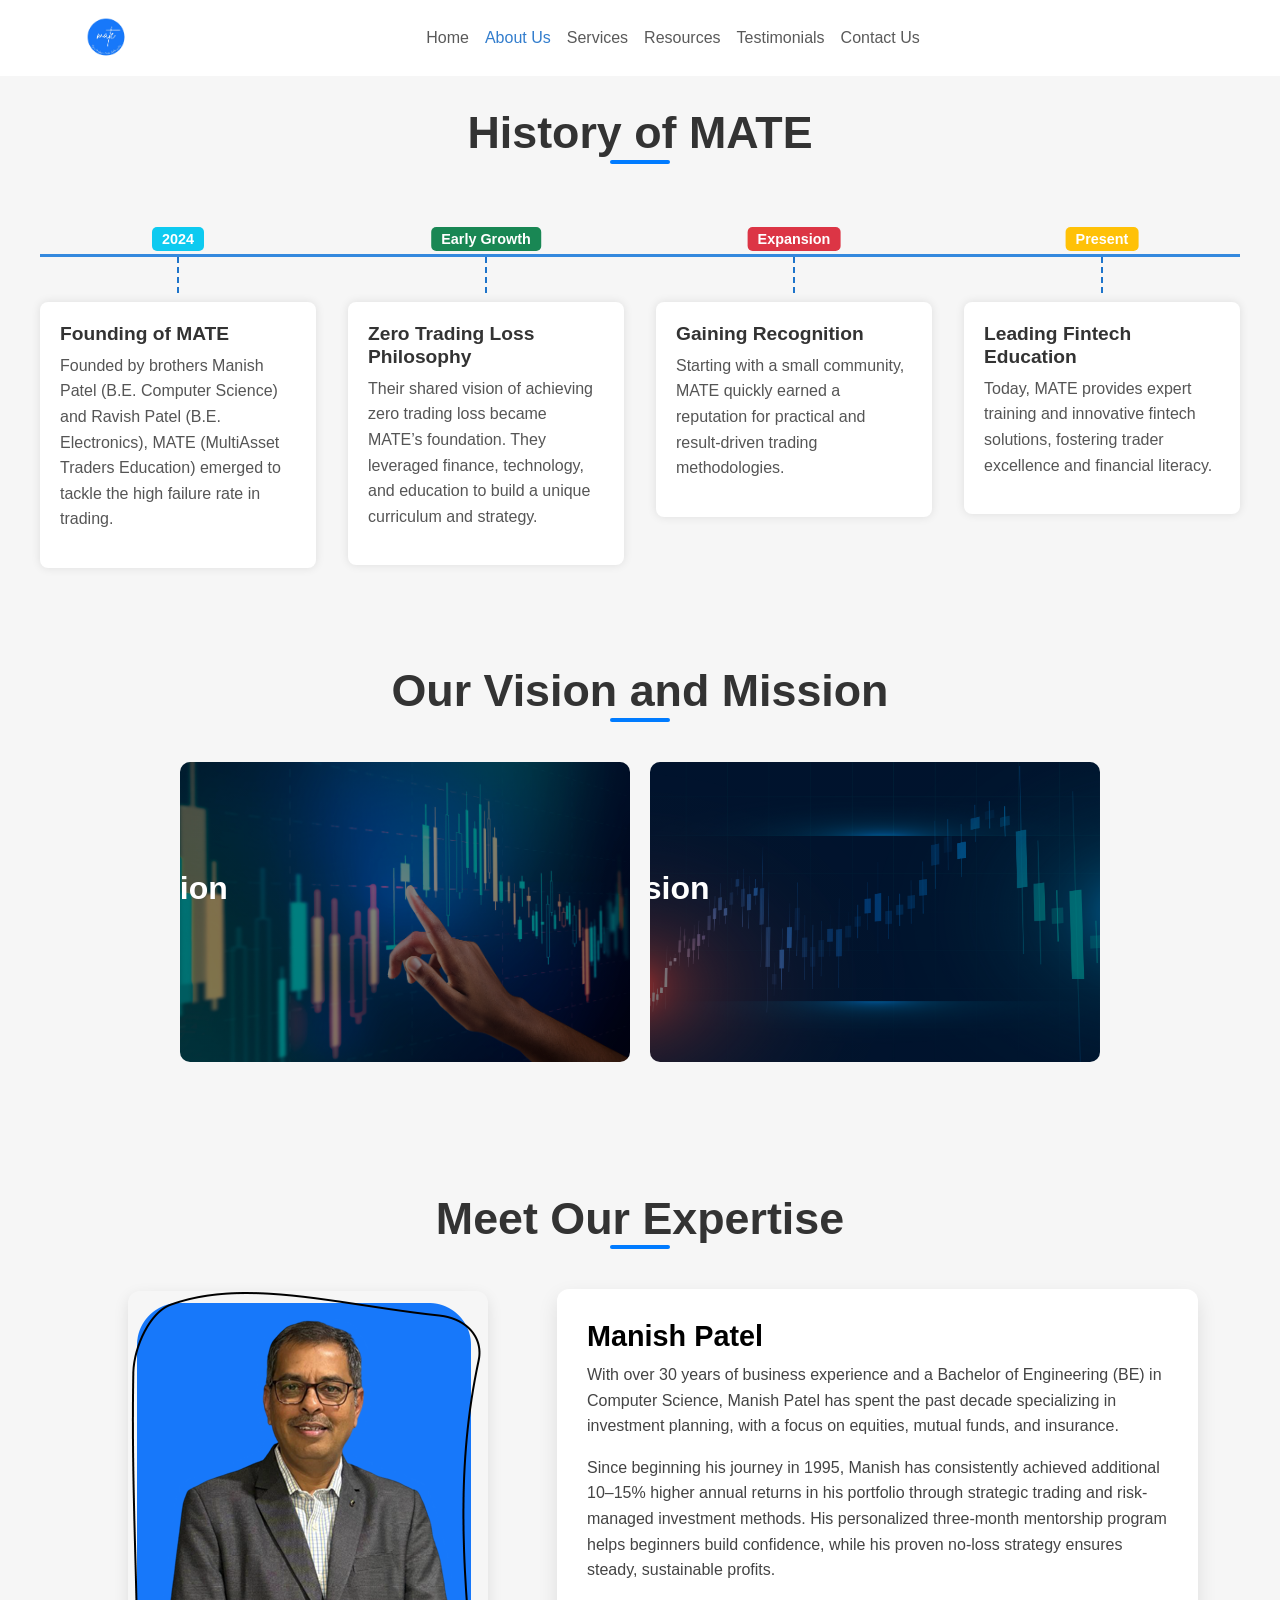
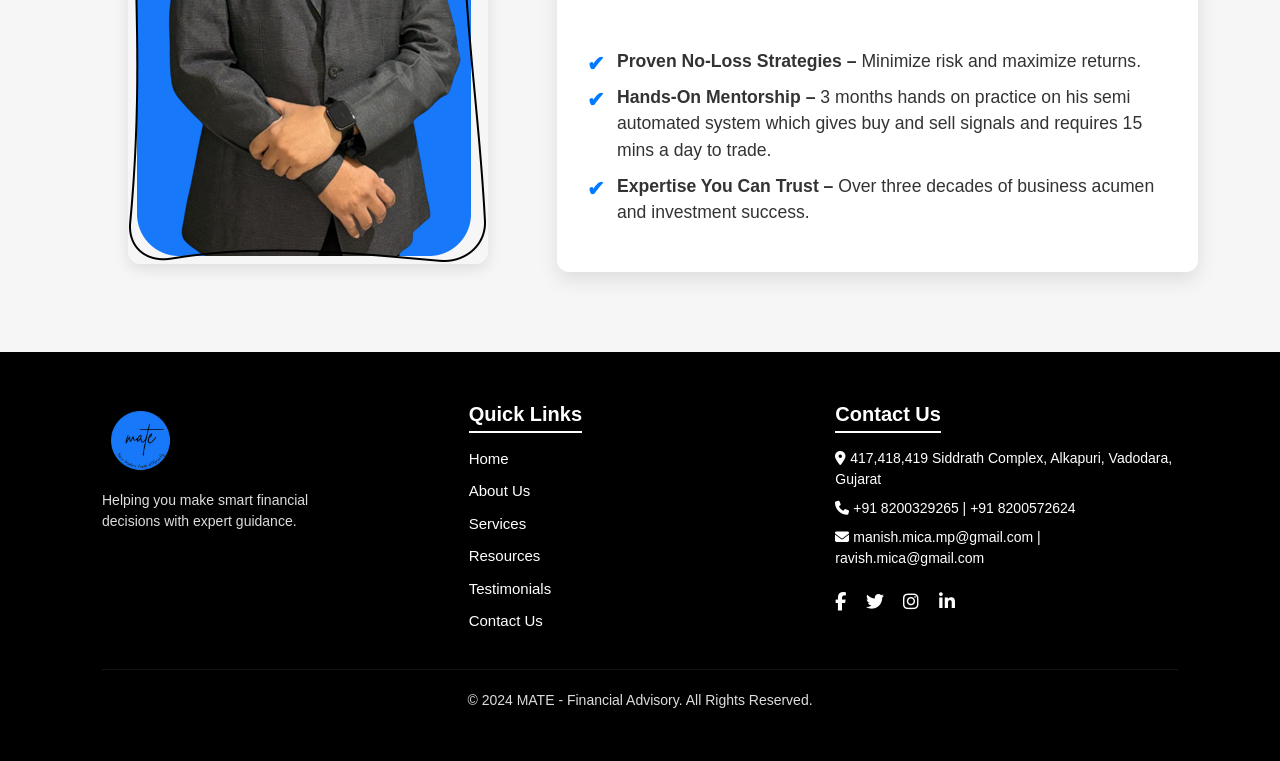
==== about.html @ 7945df0c "all file uploaded" ====
<!DOCTYPE html>
<html lang="en">
<head>
    <meta charset="UTF-8">
    <meta name="viewport" content="width=device-width, initial-scale=1.0">
    <title>MATE - Financial Advisory</title>
    <link rel="icon" type="image/png" href="logo.png">
    <link rel="stylesheet" href="https://cdn.jsdelivr.net/npm/bootstrap@5.3.0/dist/css/bootstrap.min.css">
    <link rel="stylesheet" href="about.css">
    <link rel="stylesheet" href="https://cdnjs.cloudflare.com/ajax/libs/font-awesome/6.4.0/css/all.min.css">

</head>

<body>
    <!-- Navigation Bar -->
    <nav class="navbar navbar-expand-lg" style="background-color: #ffffff;">
        <div class="container">
            <!-- Logo -->
            <a class="navbar-brand" href="index.html">
                <img src="logo.png" alt="MATE Logo" class="logo img-fluid" style="height: 50px;">
            </a>
            <!-- Mobile Toggle Button -->
            <button class="navbar-toggler" type="button" data-bs-toggle="collapse" data-bs-target="#navbarNav">
                <span class="navbar-toggler-icon"></span>
            </button>
    
            <!-- Navbar Links -->
            <div class="collapse navbar-collapse justify-content-center" id="navbarNav">
                <ul class="navbar-nav">
                    <li class="nav-item"><a class="nav-link" href="index.html">Home</a></li>
                    <li class="nav-item"><a class="nav-link" href="about.html">About Us</a></li>
                    <li class="nav-item"><a class="nav-link" href="services.html">Services</a></li>
                    <li class="nav-item"><a class="nav-link" href="resources.html">Resources</a></li>
                    <li class="nav-item"><a class="nav-link" href="testimonials.html">Testimonials</a></li>
                    <li class="nav-item"><a class="nav-link" href="contact.html">Contact Us</a></li>
                </ul>
            </div>
        </div>
    </nav>
    
    <!--History-->
    <section class="history-section">
        <h2 class="section-title text-center">History of MATE</h2>
    
        <div class="history-timeline">
            <ul class="history-items">
                <li class="history-item">
                    <div class="history-content">
                        <div class="event-date badge bg-info">2024</div>
                        <h5>Founding of MATE</h5>
                        <p>Founded by brothers Manish Patel (B.E. Computer Science) and Ravish Patel (B.E. Electronics), MATE (MultiAsset Traders Education) emerged to tackle the high failure rate in trading.</p>
                    </div>
                </li>
                <li class="history-item">
                    <div class="history-content">
                        <div class="event-date badge bg-success">Early Growth</div>
                        <h5>Zero Trading Loss Philosophy</h5>
                        <p>Their shared vision of achieving zero trading loss became MATE’s foundation. They leveraged finance, technology, and education to build a unique curriculum and strategy.</p>
                    </div>
                </li>
                <li class="history-item">
                    <div class="history-content">
                        <div class="event-date badge bg-danger">Expansion</div>
                        <h5>Gaining Recognition</h5>
                        <p>Starting with a small community, MATE quickly earned a reputation for practical and result-driven trading methodologies.</p>
                    </div>
                </li>
                <li class="history-item">
                    <div class="history-content">
                        <div class="event-date badge bg-warning">Present</div>
                        <h5>Leading Fintech Education</h5>
                        <p>Today, MATE provides expert training and innovative fintech solutions, fostering trader excellence and financial literacy.</p>
                    </div>
                </li>
            </ul>
        </div>
    </section>
    
    
    
    
    
    
    
    <!-- Mission & Vision Section -->
    <section class="container-mission">
        <h2 class="section-title">Our Vision and Mission</h2>
        <div class="flex-container-mission">
            <div class="flex-slide-mission home-mission">
                <div class="flex-title-mission">Vision</div>
                <div class="flex-about-mission">
                    <p>Our vision is to become the leading global provider of transformative trading education, renowned for its high
                        success rates and positive impact on the lives of our students. We envision a future where financial literacy is
                        widespread, and our students are not only financially successful but also active, engaged members of the trading
                        community. We believe that by equipping individuals with the knowledge and skills to succeed in trading, we
                        contribute to a more informed and empowered global financial landscape. We strive to create a diverse, inclusive,
                        and supportive community where individuals from all backgrounds have the opportunity to achieve their financial
                        goals.</p>
                </div>
            </div>
            <div class="flex-slide-mission about-mission">
                <div class="flex-title-mission">Mission</div>
                <div class="flex-about-mission">
                    
                        <p>Our mission at MATE (MultiAsset Traders Education) is to empower individuals to achieve financial success
                            through comprehensive, practical, and results-oriented trading education. We strive to achieve this by providing
                            accessible and innovative educational resources, fostering a supportive learning community, and consistently
                            adapting our curriculum to meet the ever-evolving needs of the financial markets. Our commitment extends
                            beyond mere theoretical knowledge; we prioritize practical application and hands-on experience, equipping
                            traders with the tools and confidence they need to navigate the complexities of trading with a keen focus on risk
                            management and loss prevention. We believe in ethical and responsible trading practices and promote
                            transparency in all our operations.</p>
                </div>
            </div>
        </div>
    </section>
    
    
    

    <!-- Expertise Section -->
    <section class="expertise">
        <div class="container">
            <h2 class="section-title">Meet Our Expertise</h2>
            <div class="row align-items-center">
                <!-- Expert Image -->
                <div class="col-md-5 text-center">
                    <div class="expert-image">
                        <img src="Manish Patel.png" alt="Expert" class="img-fluid">
                    </div>
                </div>
                <!-- Expert Content -->
                <div class="col-md-7">
                    <div class="expert-content">
                        <h3 class="expert-name">Manish Patel</h3>
                        <p class="expert-description">
                            With over 30 years of business experience and a Bachelor of Engineering (BE) in Computer Science, 
                            Manish Patel has spent the past decade specializing in investment planning, with a focus on equities, 
                            mutual funds, and insurance.
                        </p>
                        <p class="expert-description">
                            Since beginning his journey in 1995, Manish has consistently achieved additional 10–15% higher annual 
                            returns in his portfolio through strategic trading and risk-managed investment methods. His personalized 
                            three-month mentorship program helps beginners build confidence, while his proven no-loss strategy ensures 
                            steady, sustainable profits.
                        </p>
                        <h4>Why Learn from Manish Patel?</h4>
                        <ul class="custom-bullets">
                            <li><b>Proven No-Loss Strategies – </b>Minimize risk and maximize returns.</li>
                            <li><b>Hands-On Mentorship – </b>3 months hands on practice on his semi automated system which gives buy and sell signals and requires 15 mins a day to trade.</li>
                            <li><b>Expertise You Can Trust – </b>Over three decades of business acumen and investment success.</li>
                        </ul>
                    </div>
                </div>
            </div>
        </div>
    </section>
    
    
    






    <!-- Footerr -->
    <footer class="footer">
        <div class="container">
            <div class="row">
                <!-- Company Info with Clickable Logo -->
                <div class="col-md-4 text-center text-md-start">
                    <a href="#top" class="footer-logo">
                        <img src="logo.png" alt="MATE Logo" class="img-fluid">
                    </a>
                    <p class="footer-text mt-2">Helping you make smart financial decisions with expert guidance.</p>
                </div>
    
                <!-- Quick Links -->
                <div class="col-md-4">
                    <h5 class="footer-title">Quick Links</h5>
                    <ul class="list-unstyled">
                        <li><a href="index.html" class="footer-link">Home</a></li>
                        <li><a href="about.html" class="footer-link">About Us</a></li>
                        <li><a href="services.html" class="footer-link">Services</a></li>
                        <li><a href="resources.html" class="footer-link">Resources</a></li>
                        <li><a href="testimonials.html" class="footer-link">Testimonials</a></li>
                        <li><a href="contact.html" class="footer-link">Contact Us</a></li>
                    </ul>
                </div>
    
                <!-- Contact Info + Social Media Icons Below -->
                <div class="col-md-4">
                    <h5 class="footer-title">Contact Us</h5>
                    <ul class="list-unstyled">
                        <li><i class="fas fa-map-marker-alt"></i> 417,418,419 Siddrath Complex, Alkapuri, Vadodara, Gujarat</li>
                        <li>
                            <i class="fas fa-phone"></i> 
                            <a href="tel:+91 8200329265" class="contact-link">+91 8200329265</a> |  
                            <a href="tel:+91 8200572624" class="contact-link">+91 8200572624</a>
                        </li>
                        <li>
                            <i class="fas fa-envelope"></i> 
                            <a href="mailto:manish.mica.mp@gmail.com" class="contact-link">manish.mica.mp@gmail.com</a> |  
                            <a href="mailto:ravish.mica@gmail.com" class="contact-link">ravish.mica@gmail.com</a>
                        </li>
                    </ul>
    
                    <!-- Social Media Icons -->
                    <div class="social-icons">
                        <a href="https://www.facebook.com/yourprofile" target="_blank" class="social-icon">
                            <i class="fab fa-facebook-f"></i>
                        </a>
                        <a href="https://twitter.com/yourprofile" target="_blank" class="social-icon">
                            <i class="fab fa-twitter"></i>
                        </a>
                        <a href="https://www.instagram.com/yourprofile" target="_blank" class="social-icon">
                            <i class="fab fa-instagram"></i>
                        </a>
                        <a href="https://www.linkedin.com/in/yourprofile" target="_blank" class="social-icon">
                            <i class="fab fa-linkedin-in"></i>
                        </a>
                    </div>
                    
                </div>
            </div>
    
            <hr class="footer-divider">
    
            <!-- Copyright -->
            <div class="text-center mt-3">
                <p class="mb-0">&copy; 2024 MATE - Financial Advisory. All Rights Reserved.</p>
            </div>
        </div>
    </footer>

    <!-- Scroll to Top Button -->
    <button id="scrollTopBtn"><i class="fas fa-arrow-up"></i></button>


    <script src="scripts.js"></script>

    <script src="script.js"></script>
    <script src="https://cdn.jsdelivr.net/npm/bootstrap@5.3.0/dist/js/bootstrap.bundle.min.js"></script>
    <!-- <script src="https://kit.fontawesome.com/a076d05399.js" crossorigin="anonymous"></script> -->
</body>
</html>
---- about.css ----
body {
    font-family: Arial, sans-serif;
    color: white;
}
/* Active Page Link Color */
.navbar .nav-link.active {
    color: #327dcd !important;  /* Change to blue for active link */
}

/* Optional: Styling for hover and active state */
.navbar .nav-link:hover,
.navbar .nav-link:focus {
    color: #0056b3 !important;  /* Darker blue when hovered or focused */
}



/* History ////////////////////////////////////*/
/* History Section */
.history-section {
    padding: 30px 0;
    text-align: center;
    background-color: #f6f6f6;
}

.history-timeline {
    position: relative;
    max-width: 1200px; /* ADDED: Limits the width */
    margin: auto;
    padding-top: 50px;
    
}

.history-items {
    border-top: 3px solid #3489de;
    list-style: none;
    padding: 0;
   
}

.history-item {
    position: relative;
    text-align: center;
    padding-top: 50px;
    width: 100%;
}

.history-item:before {
    content: "";
    position: absolute;
    height: 36px;
    border-right: 2px dashed #1e74ca;
    top: 0;
    left: 50%;
    transform: translateX(-50%);
}

.event-date {
    position: absolute;
    top: 10px; /* Moved higher to avoid overlap */
    left: 50%;
    transform: translateX(-50%);
    background: #007bff;
    color: white;
    padding: 5px 10px;
    border-radius: 5px;
    font-size: 0.9rem;
    width: fit-content;
}

.history-content {
    display: block; /* Ensures text is shown */
    padding: 20px;
    background: white;
    box-shadow: 0 0 10px rgba(0, 0, 0, 0.1);
    border-radius: 8px;
    max-width: 500px;
    margin: auto;
    text-align: left;
}

.history-content h5 {
    font-size: 1.2rem;
    font-weight: bold;
    color: #333;
}

.history-content p {
    font-size: 1rem;
    color: #555;
    line-height: 1.6;
}

@media (min-width: 1140px) {
    .history-items {
        display: flex;
        justify-content: space-between;
    }

    .history-item {
        width: 23%;
        padding-top: 45px;
    }

    .history-item:before {
        left: auto;
        right: auto;
    }

    .event-date {
        top: -30px; /* Adjusted to align properly */
    }
}
@media (max-width: 768px) {
    .history-section {
        padding: 20px;
        background-color: #f6f6f6;
    }
}


/* vission and misssion ////////////////////////////////////////////////////////////*/
/* Mission & Vision Section */
@import url('https://fonts.googleapis.com/css?family=Raleway');

body {
    margin: 0;
    padding: 0;
    font-family: 'Raleway', sans-serif;
    background-color: #f6f6f6;
}

.container-mission {
    max-width: 1500px;
    margin: auto;
    padding: 50px 20px;
    text-align: center;
}

.section-title {
    color: #333; /* Changed for visibility */
    font-size: 2.5em;
    font-weight: bold;
    margin-bottom: 30px;
}

.flex-container-mission {
    display: flex;
    justify-content: center;
    gap: 20px;
    flex-wrap: wrap;
}

.flex-slide-mission {
    flex: 1;
    min-width: 300px;
    max-width: 450px;
    height: 300px; /* Fixed initial height */
    cursor: pointer;
    position: relative;
    overflow: hidden;
    border-radius: 10px;
    transition: all 0.5s ease;
    display: flex;
    flex-direction: column;
    align-items: center;
    justify-content: center;
    background-size: cover;
    background-position: center;
    text-align: center;
    color: white;
}

/* Adjust height on hover based on content */
.flex-slide-mission:hover {
    height: auto;
    padding-bottom: 20px; /* Space for extra content */
}

/* Title in the center */
.flex-title-mission {
    font-size: 2em;
    font-weight: bold;
    position: absolute;
    /* top: 50%; */
    /* left: 50%; */
    transform: translate(-50%, -50%);
    text-align: center;
    width: 100%;
    transition: opacity 0.5s ease;
}

/* Content hidden initially */
.flex-about-mission {
    opacity: 0;
    color: rgb(0, 0, 0);
    font-size: 1.2em;
    padding: 15px;
    width: 90%;
    margin-top: 20px;
    background: #ffffffc6;
    position: relative;
    /* transition: opacity 0.5s ease, transform 0.5s ease; */
    transform: translateY(20px);
}

/* On hover, title fades out & content appears */
.flex-slide-mission:hover .flex-title-mission {
    opacity: 0;
}

.flex-slide-mission:hover .flex-about-mission {
    opacity: 1;
    transform: translateY(0);
}

/* Background Images */
.home-mission {
    background: linear-gradient(rgba(0, 0, 0, 0.5), rgba(0, 0, 0, 0.5)), url('image/vision.jpg');
    background-size: cover;
    background-position: center;
}

.about-mission {
    background: linear-gradient(rgba(0, 0, 0, 0.5), rgba(0, 0, 0, 0.5)), url('image/mision.jpg');
    background-size: cover;
    background-position: center;
}


/* Responsive adjustments */
@media (max-width: 768px) {
    .flex-container-mission {
        /* flex-direction: column; */
    }

    .flex-slide-mission {
        width: 100%;
        max-width: 100%;
    }
}




/* expertice //////////////////////////////////////////*/
/* Expertise Section */
.expertise {
    padding: 80px 0;
    background: #f6f6f6; /* Soft background for contrast */
    text-align: center;
}

/* Section Title with Animation */
.section-title {
    font-size: 2.8rem;
    font-weight: bold;
    color: #333;
    position: relative;
    display: inline-block;
    padding-bottom: 10px;
    margin-bottom: 30px;
}

.section-title::after {
    content: "";
    width: 60px;
    height: 4px;
    background: #007bff;
    display: block;
    margin: auto;
    border-radius: 2px;
    transition: width 0.3s ease-in-out;
}

.section-title:hover::after {
    width: 100%;
}

/* Expert Content Box */
.expert-content {
    text-align: left;
    padding: 30px;
    background: white;
    border-radius: 12px;
    box-shadow: 0 8px 20px rgba(0, 0, 0, 0.1);
    transition: transform 0.3s ease-in-out, box-shadow 0.3s ease-in-out;
}

/* Hover Effect */
.expert-content:hover {
    transform: translateY(-5px);
    box-shadow: 0 12px 25px rgba(0, 0, 0, 0.2);
}

/* Expert Name & Role */
.expert-name {
    font-size: 1.8rem;
    font-weight: bold;
    color: #000000;
}

.expert-role {
    font-size: 1.2rem;
    color: #666;
    margin-bottom: 15px;
}

/* Expert Description */
.expert-description {
    font-size: 1rem;
    color: #444;
    line-height: 1.6;
}

/* Bullet Points */
.custom-bullets {
    list-style: none;
    padding: 0;
    margin-top: 20px;
}

.custom-bullets li {
    font-size: 1.1rem;
    margin-bottom: 10px;
    padding-left: 30px;
    position: relative;
    color: #333;
}

/* Custom Bullet Styling */
.custom-bullets li::before {
    content: "✔";
    position: absolute;
    left: 0;
    color: #007bff;
    font-size: 1.3rem;
    font-weight: bold;
}

/* Expert Image with Hover Effect */
.expert-image {
    display: inline-block;
    overflow: hidden;
    border-radius: 12px;
    box-shadow: 0 5px 15px rgba(0, 0, 0, 0.1);
    transition: transform 0.3s ease-in-out;
}

.expert-image img {
    width: 100%;
    border-radius: 12px;
    transition: transform 0.3s ease-in-out;
}

/* Image Hover Effect */
.expert-image:hover img {
    transform: scale(1.05);
}




/* FOOTER ////////////////////////////////////////////////////////////*/
/* Footer Styling */
.footer {
    background: #000; /* Black background */
    color: white;
    padding: 50px 0;
    text-align: center;
}

/* Footer Container */
.footer .container {
    max-width: 1100px;
    margin: 0 auto;
}

/* Footer Columns */
.footer .row {
    display: flex;
    flex-wrap: wrap;
    justify-content: space-between;
    text-align: left;
}

/* Footer Logo */
.footer-logo img {
    height: 80px;
    display: block;
    margin: 0; /* Center the logo */
    transition: transform 0.3s ease-in-out;
    /* filter: drop-shadow(2px 2px 5px rgba(255, 255, 255, 0.3));  */
}

/* Logo Hover Effect */
.footer-logo:hover img {
    transform: scale(1.1);
}

/* Footer Titles */
.footer-title {
    font-size: 20px;
    font-weight: bold;
    margin-bottom: 15px;
    border-bottom: 2px solid white;
    display: inline-block;
    padding-bottom: 5px;
}

/* Footer Text */
.footer-text {
    font-size: 14px;
    color: #e0e0e0;
    max-width: 250px;
}

/* Footer Links */
.footer-link {
    color: white;
    text-decoration: none;
    display: block;
    margin-bottom: 10px;
    font-size: 15px;
    transition: color 0.3s ease-in-out, transform 0.2s ease-in-out;
}

/* Hover Effects */
.footer-link:hover {
    color:  #007bff;
    transform: translateX(5px);
}

/* Contact Info */
.footer ul {
    padding: 0;
    list-style: none;
}

.footer ul li {
    font-size: 14px;
    margin-bottom: 8px;
}

/* Contact Links */
.contact-link {
    color: white;
    text-decoration: none;
    transition: color 0.3s, transform 0.1s;
}

/* Hover effect */
.contact-link:hover {
    color: #007bff;
    transform: scale(1.05);
}

/* Social Media Icons */
.footer .social-icons {
    margin-top: 20px;
}

.social-icon {
    color: white;
    font-size: 18px;
    margin-right: 15px;
    display: inline-block;
    transition: transform 0.3s ease-in-out, color 0.3s ease-in-out;
}

/* Social Icons Hover */
.social-icon:hover {
    transform: scale(1.3);
    color: #007bff;
}

/* Footer Divider */
.footer-divider {
    border-top: 1px solid rgba(255, 255, 255, 0.3);
    margin: 20px 0;
}

/* Copyright */
.footer .text-center p {
    font-size: 14px;
    color: #ddd;
}

/* Scroll to Top Button */
.scroll-top {
    position: fixed;
    bottom: 20px;
    right: 20px;
    background: white;
    color: #007bff;
    border: none;
    padding: 12px 15px;
    border-radius: 50%;
    font-size: 18px;
    cursor: pointer;
    display: none;
    transition: all 0.3s ease-in-out;
}

/* Scroll Button Hover */
.scroll-top:hover {
    background: #cce5ff;
    color: #0056b3;
}

/* Responsive Design */
@media (max-width: 768px) {
    .footer .row {
        flex-direction: column;
        text-align: center;
    }

    .footer-title {
        font-size: 18px;
    }

    .footer-text {
        font-size: 13px;
        max-width: none;
    }

    .footer ul li {
        font-size: 13px;
    }

    .social-icon {
        font-size: 16px;
    }

    .footer-logo img {
        margin: 0 auto;
    }
}


/* button  ///////////////////////////////////////////////////// */
/* Scroll to Top Button */
#scrollTopBtn {
    position: fixed;
    bottom: 20px;
    right: 20px;
    background: #007bff;
    color: white;
    border: none;
    border-radius: 50%;
    width: 50px;
    height: 50px;
    font-size: 20px;
    cursor: pointer;
    display: none; /* Hidden initially */
    justify-content: center;
    align-items: center;
    z-index: 1000;
    box-shadow: 0px 0px 10px rgba(0, 0, 0, 0.3);
    transition: all 0.3s ease-in-out;
}

#scrollTopBtn:hover {
    background: #0a2a4d;
}
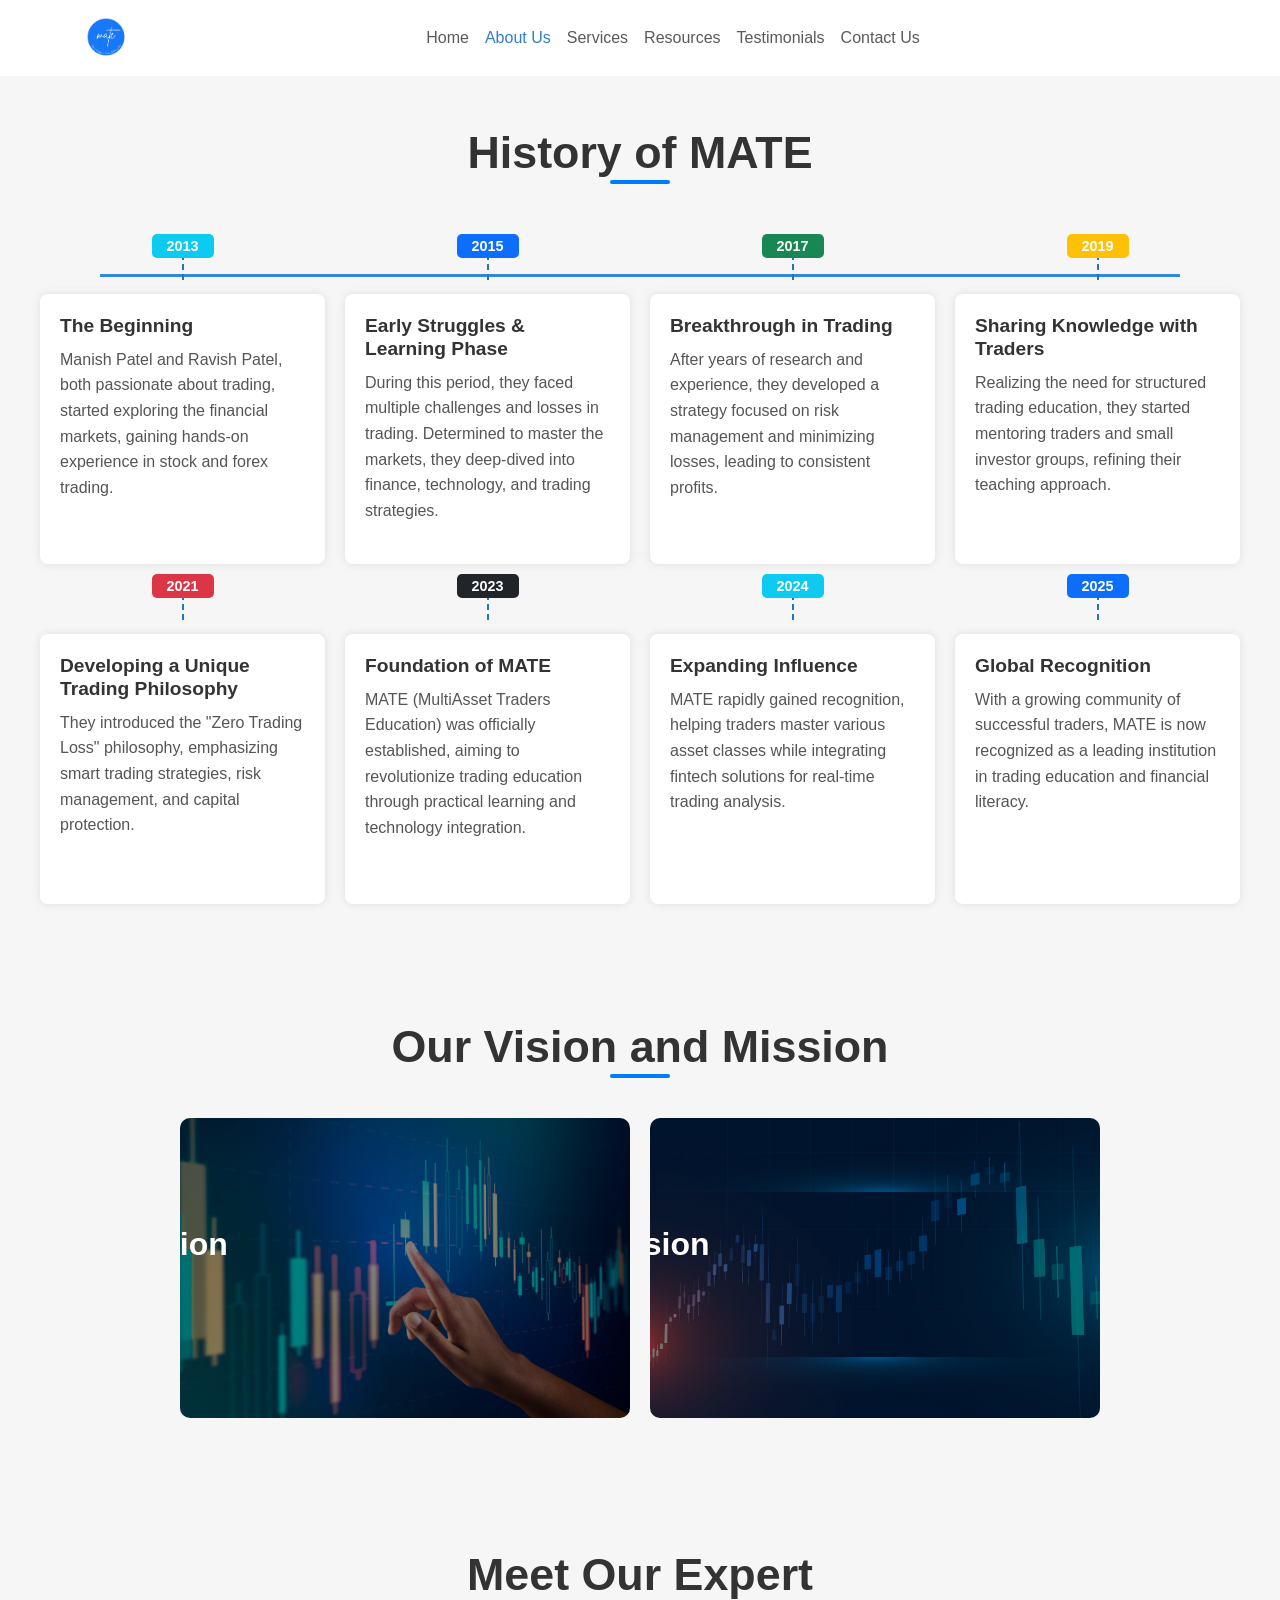
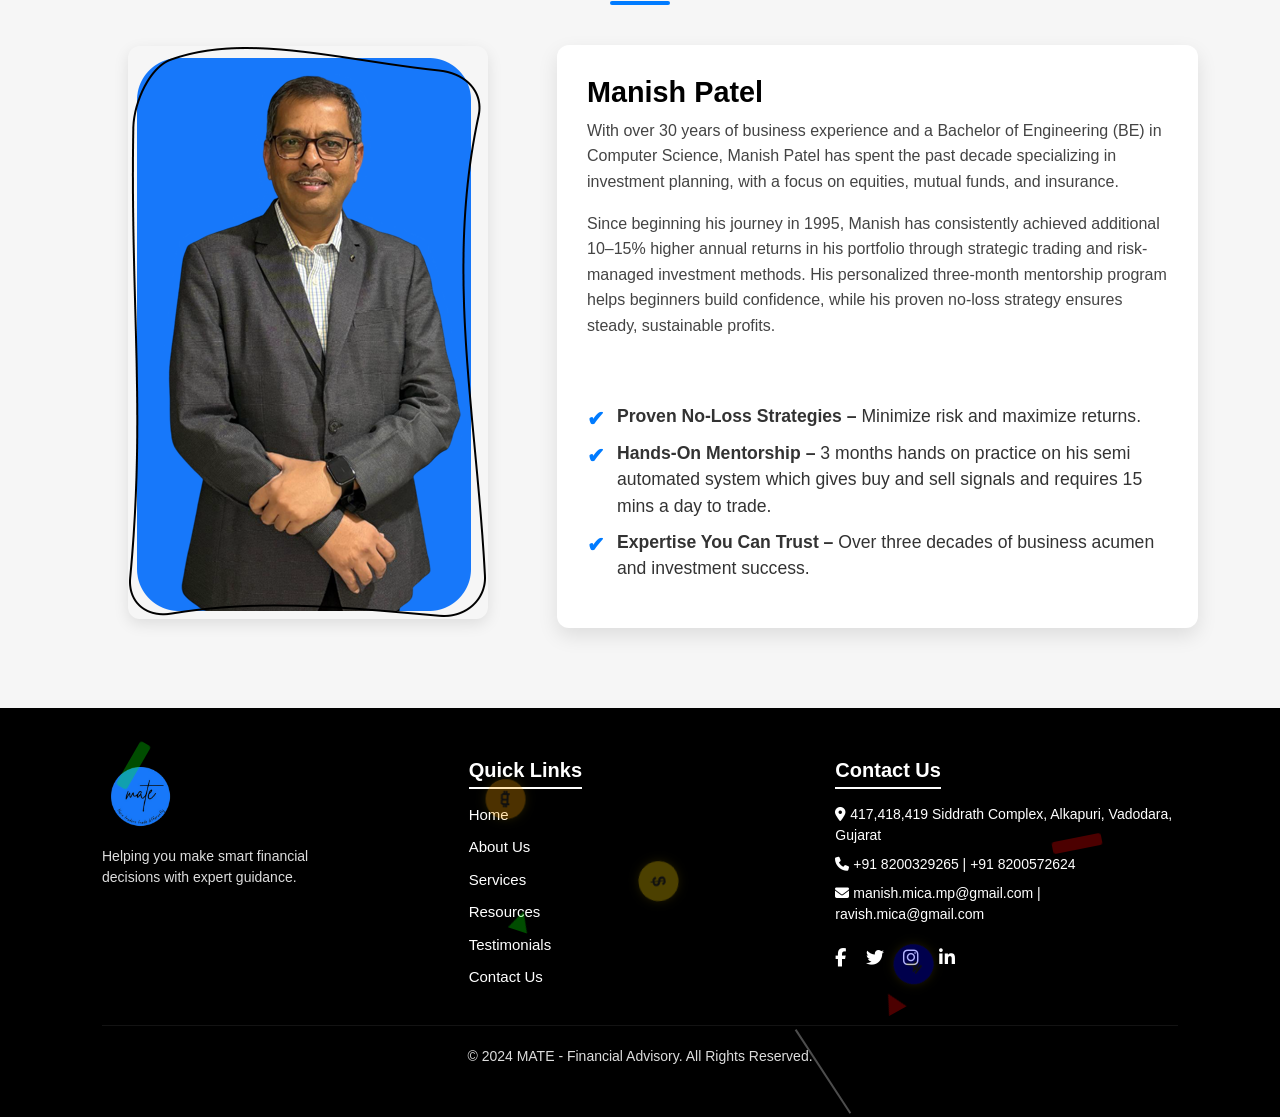
==== commit 6fc7de22: "changed file" ====
--- a/about.html
+++ b/about.html
@@ -8,7 +8,6 @@
     <link rel="stylesheet" href="https://cdn.jsdelivr.net/npm/bootstrap@5.3.0/dist/css/bootstrap.min.css">
     <link rel="stylesheet" href="about.css">
     <link rel="stylesheet" href="https://cdnjs.cloudflare.com/ajax/libs/font-awesome/6.4.0/css/all.min.css">
-
 </head>
 
 <body>
@@ -46,82 +45,106 @@
             <ul class="history-items">
                 <li class="history-item">
                     <div class="history-content">
+                        <div class="event-date badge bg-info">2013</div>
+                        <h5>The Beginning</h5>
+                        <p>Manish Patel and Ravish Patel, both passionate about trading, started exploring the financial markets, gaining hands-on experience in stock and forex trading.</p>
+                    </div>
+                </li>
+                <li class="history-item">
+                    <div class="history-content">
+                        <div class="event-date badge bg-primary">2015</div>
+                        <h5>Early Struggles & Learning Phase</h5>
+                        <p>During this period, they faced multiple challenges and losses in trading. Determined to master the markets, they deep-dived into finance, technology, and trading strategies.</p>
+                    </div>
+                </li>
+                <li class="history-item">
+                    <div class="history-content">
+                        <div class="event-date badge bg-success">2017</div>
+                        <h5>Breakthrough in Trading</h5>
+                        <p>After years of research and experience, they developed a strategy focused on risk management and minimizing losses, leading to consistent profits.</p>
+                    </div>
+                </li>
+                <li class="history-item">
+                    <div class="history-content">
+                        <div class="event-date badge bg-warning">2019</div>
+                        <h5>Sharing Knowledge with Traders</h5>
+                        <p>Realizing the need for structured trading education, they started mentoring traders and small investor groups, refining their teaching approach.</p>
+                    </div>
+                </li>
+                <li class="history-item">
+                    <div class="history-content">
+                        <div class="event-date badge bg-danger">2021</div>
+                        <h5>Developing a Unique Trading Philosophy</h5>
+                        <p>They introduced the "Zero Trading Loss" philosophy, emphasizing smart trading strategies, risk management, and capital protection.</p>
+                    </div>
+                </li>
+                <li class="history-item">
+                    <div class="history-content">
+                        <div class="event-date badge bg-dark">2023</div>
+                        <h5>Foundation of MATE</h5>
+                        <p>MATE (MultiAsset Traders Education) was officially established, aiming to revolutionize trading education through practical learning and technology integration.</p>
+                    </div>
+                </li>
+                <li class="history-item">
+                    <div class="history-content">
                         <div class="event-date badge bg-info">2024</div>
-                        <h5>Founding of MATE</h5>
-                        <p>Founded by brothers Manish Patel (B.E. Computer Science) and Ravish Patel (B.E. Electronics), MATE (MultiAsset Traders Education) emerged to tackle the high failure rate in trading.</p>
-                    </div>
-                </li>
-                <li class="history-item">
-                    <div class="history-content">
-                        <div class="event-date badge bg-success">Early Growth</div>
-                        <h5>Zero Trading Loss Philosophy</h5>
-                        <p>Their shared vision of achieving zero trading loss became MATE’s foundation. They leveraged finance, technology, and education to build a unique curriculum and strategy.</p>
-                    </div>
-                </li>
-                <li class="history-item">
-                    <div class="history-content">
-                        <div class="event-date badge bg-danger">Expansion</div>
-                        <h5>Gaining Recognition</h5>
-                        <p>Starting with a small community, MATE quickly earned a reputation for practical and result-driven trading methodologies.</p>
-                    </div>
-                </li>
-                <li class="history-item">
-                    <div class="history-content">
-                        <div class="event-date badge bg-warning">Present</div>
-                        <h5>Leading Fintech Education</h5>
-                        <p>Today, MATE provides expert training and innovative fintech solutions, fostering trader excellence and financial literacy.</p>
+                        <h5>Expanding Influence</h5>
+                        <p>MATE rapidly gained recognition, helping traders master various asset classes while integrating fintech solutions for real-time trading analysis.</p>
+                    </div>
+                </li>
+                <li class="history-item">
+                    <div class="history-content">
+                        <div class="event-date badge bg-primary">2025</div>
+                        <h5>Global Recognition</h5>
+                        <p>With a growing community of successful traders, MATE is now recognized as a leading institution in trading education and financial literacy.</p>
                     </div>
                 </li>
             </ul>
         </div>
     </section>
-    
-    
-    
-    
-    
-    
-    
+
     <!-- Mission & Vision Section -->
     <section class="container-mission">
         <h2 class="section-title">Our Vision and Mission</h2>
         <div class="flex-container-mission">
+            <!-- Vision Section -->
             <div class="flex-slide-mission home-mission">
                 <div class="flex-title-mission">Vision</div>
                 <div class="flex-about-mission">
-                    <p>Our vision is to become the leading global provider of transformative trading education, renowned for its high
-                        success rates and positive impact on the lives of our students. We envision a future where financial literacy is
-                        widespread, and our students are not only financially successful but also active, engaged members of the trading
-                        community. We believe that by equipping individuals with the knowledge and skills to succeed in trading, we
-                        contribute to a more informed and empowered global financial landscape. We strive to create a diverse, inclusive,
-                        and supportive community where individuals from all backgrounds have the opportunity to achieve their financial
-                        goals.</p>
-                </div>
-            </div>
+                    <ul>
+                        <li>Our vision is to become the leading global provider of transformative trading education.</li>
+                        <li>We aim to be renowned for our high success rates and positive impact on students' lives.</li>
+                        <li>We envision a future where financial literacy is widespread.</li>
+                        <li>Our students will not only be financially successful but also active, engaged members of the trading community.</li>
+                        <li>By equipping individuals with trading knowledge and skills, we contribute to a more informed and empowered financial landscape.</li>
+                        <li>We strive to create a diverse, inclusive, and supportive community where individuals from all backgrounds can achieve their financial goals.</li>
+                    </ul>
+                </div>
+            </div>
+    
+            <!-- Mission Section -->
             <div class="flex-slide-mission about-mission">
                 <div class="flex-title-mission">Mission</div>
                 <div class="flex-about-mission">
-                    
-                        <p>Our mission at MATE (MultiAsset Traders Education) is to empower individuals to achieve financial success
-                            through comprehensive, practical, and results-oriented trading education. We strive to achieve this by providing
-                            accessible and innovative educational resources, fostering a supportive learning community, and consistently
-                            adapting our curriculum to meet the ever-evolving needs of the financial markets. Our commitment extends
-                            beyond mere theoretical knowledge; we prioritize practical application and hands-on experience, equipping
-                            traders with the tools and confidence they need to navigate the complexities of trading with a keen focus on risk
-                            management and loss prevention. We believe in ethical and responsible trading practices and promote
-                            transparency in all our operations.</p>
+                    <ul>
+                        <li>Our mission at MATE (MultiAsset Traders Education) is to empower individuals to achieve financial success through comprehensive, practical, and results-oriented trading education.</li>
+                        <li>We strive to achieve this by providing accessible and innovative educational resources.</li>
+                        <li>We foster a supportive learning community to ensure continuous growth and success.</li>
+                        <li>Our curriculum is consistently adapted to meet the ever-evolving needs of the financial markets.</li>
+                        <li>We emphasize practical application and hands-on experience in trading education.</li>
+                        <li>Our focus is on equipping traders with the tools and confidence to navigate market complexities.</li>
+                        <li>We maintain a strong emphasis on risk management and loss prevention.</li>
+                        <li>We believe in ethical and responsible trading practices while promoting transparency in all our operations.</li>
+                    </ul>
                 </div>
             </div>
         </div>
     </section>
     
-    
-    
-
     <!-- Expertise Section -->
     <section class="expertise">
         <div class="container">
-            <h2 class="section-title">Meet Our Expertise</h2>
+            <h2 class="section-title">Meet Our Expert</h2>
             <div class="row align-items-center">
                 <!-- Expert Image -->
                 <div class="col-md-5 text-center">
@@ -155,18 +178,22 @@
             </div>
         </div>
     </section>
-    
-    
-    
-
-
-
-
-
 
     <!-- Footerr -->
     <footer class="footer">
-        <div class="container">
+        <!-- Finance-themed Animated Objects -->
+        <div class="animated-object candlestick bullish"></div>
+        <div class="animated-object candlestick bearish"></div>
+        <div class="animated-object arrow up-arrow"></div>
+        <div class="animated-object arrow down-arrow"></div>
+        <div class="animated-object dollar-coin"></div>
+        <div class="animated-object bitcoin-coin"></div>
+        <div class="animated-object rupee-coin"></div>
+        <div class="animated-object stock-chart"></div>
+        <!-- <div class="animated-object pie-chart"></div> -->
+        <div class="animated-object percentage-symbol"></div>
+           
+            <div class="container">
             <div class="row">
                 <!-- Company Info with Clickable Logo -->
                 <div class="col-md-4 text-center text-md-start">
@@ -224,7 +251,7 @@
                     
                 </div>
             </div>
-    
+            
             <hr class="footer-divider">
     
             <!-- Copyright -->
@@ -232,16 +259,15 @@
                 <p class="mb-0">&copy; 2024 MATE - Financial Advisory. All Rights Reserved.</p>
             </div>
         </div>
+
     </footer>
 
     <!-- Scroll to Top Button -->
     <button id="scrollTopBtn"><i class="fas fa-arrow-up"></i></button>
-
-
     <script src="scripts.js"></script>
-
     <script src="script.js"></script>
     <script src="https://cdn.jsdelivr.net/npm/bootstrap@5.3.0/dist/js/bootstrap.bundle.min.js"></script>
     <!-- <script src="https://kit.fontawesome.com/a076d05399.js" crossorigin="anonymous"></script> -->
+    <script src="https://cdnjs.cloudflare.com/ajax/libs/gsap/3.12.2/gsap.min.js"></script>
 </body>
 </html>
--- a/about.css
+++ b/about.css
@@ -18,33 +18,50 @@
 /* History ////////////////////////////////////*/
 /* History Section */
 .history-section {
-    padding: 30px 0;
+    padding: 50px 0;
     text-align: center;
     background-color: #f6f6f6;
 }
 
+/* Timeline Container */
 .history-timeline {
     position: relative;
-    max-width: 1200px; /* ADDED: Limits the width */
+    max-width: 1200px;
     margin: auto;
-    padding-top: 50px;
-    
-}
-
+    padding-top: 20px;
+}
+
+/* Dedicated Timeline Line */
+.history-timeline:before {
+    content: "";
+    position: absolute;
+    top: 50px;         /* Adjust vertical position as needed */
+    left: 5%;          /* 5% from left gives a centered 90% width line */
+    width: 90%;
+    height: 3px;
+    background-color: #3489de;
+    z-index: 1;
+}
+
+/* Timeline Items */
 .history-items {
-    border-top: 3px solid #3489de;
+    display: grid;
+    grid-template-columns: repeat(4, 1fr); /* Four cards per row on desktop */
+    gap: 20px;
     list-style: none;
     padding: 0;
-   
-}
-
+    position: relative;
+    z-index: 2; /* Cards appear above the timeline line */
+}
+
+/* Each History Item */
 .history-item {
     position: relative;
     text-align: center;
     padding-top: 50px;
-    width: 100%;
-}
-
+}
+
+/* Optional Dashed Connector for Each Item */
 .history-item:before {
     content: "";
     position: absolute;
@@ -55,72 +72,120 @@
     transform: translateX(-50%);
 }
 
+/* Event Date Styling */
 .event-date {
     position: absolute;
-    top: 10px; /* Moved higher to avoid overlap */
+    top: -10px;
     left: 50%;
     transform: translateX(-50%);
     background: #007bff;
     color: white;
-    padding: 5px 10px;
+    padding: 5px 15px;
     border-radius: 5px;
     font-size: 0.9rem;
+    font-weight: bold;
     width: fit-content;
-}
-
+    z-index: 3;
+}
+
+/* History Content Box */
 .history-content {
-    display: block; /* Ensures text is shown */
+    display: flex;
+    flex-direction: column;
     padding: 20px;
     background: white;
     box-shadow: 0 0 10px rgba(0, 0, 0, 0.1);
     border-radius: 8px;
-    max-width: 500px;
+    min-height: 270px;
     margin: auto;
     text-align: left;
 }
 
+/* History Card Title */
 .history-content h5 {
     font-size: 1.2rem;
     font-weight: bold;
     color: #333;
-}
-
+    margin-bottom: 10px;
+}
+
+/* History Card Paragraph */
 .history-content p {
     font-size: 1rem;
     color: #555;
     line-height: 1.6;
 }
 
-@media (min-width: 1140px) {
+/* Order for Second Row Items on Desktop */
+.history-item:nth-child(5) {
+    grid-column: 1 / 2;
+    grid-row: 2 / 3;
+}
+.history-item:nth-child(6) {
+    grid-column: 2 / 3;
+    grid-row: 2 / 3;
+}
+.history-item:nth-child(7) {
+    grid-column: 3 / 4;
+    grid-row: 2 / 3;
+}
+.history-item:nth-child(8) {
+    grid-column: 4 / 5;
+    grid-row: 2 / 3;
+}
+
+/* Tablet Responsive */
+@media (max-width: 1024px) {
     .history-items {
-        display: flex;
-        justify-content: space-between;
-    }
-
-    .history-item {
-        width: 23%;
-        padding-top: 45px;
-    }
-
-    .history-item:before {
-        left: auto;
-        right: auto;
-    }
-
-    .event-date {
-        top: -30px; /* Adjusted to align properly */
-    }
-}
+        grid-template-columns: repeat(2, 1fr); /* Two cards per row on tablets */
+        width: 90%;
+        margin: auto;
+    }
+    
+    /* Adjust grid ordering for tablet if needed */
+    .history-item:nth-child(5) {
+        grid-column: 1 / 2;
+        grid-row: 3 / 4;
+    }
+    .history-item:nth-child(6) {
+        grid-column: 2 / 3;
+        grid-row: 3 / 4;
+    }
+    .history-item:nth-child(7) {
+        grid-column: 1 / 2;
+        grid-row: 4 / 5;
+    }
+    .history-item:nth-child(8) {
+        grid-column: 2 / 3;
+        grid-row: 4 / 5;
+    }
+}
+
+/* Mobile Responsive - Force One Card per Row */
 @media (max-width: 768px) {
-    .history-section {
-        padding: 20px;
-        background-color: #f6f6f6;
-    }
-}
+    .history-items {
+        grid-template-columns: 1fr;  /* Only one card per row */
+        width: 90%;
+        margin: 0 auto;
+    }
+    
+    /* Override any custom ordering from desktop/tablet rules */
+    .history-item:nth-child(n) {
+        grid-column: auto !important;
+        grid-row: auto !important;
+    }
+    
+    /* Ensure timeline line remains centered with 90% width */
+    .history-timeline:before {
+        top: 50px;  /* Adjust as needed */
+        left: 5%;
+        width: 90%;
+    }
+}
+
 
 
 /* vission and misssion ////////////////////////////////////////////////////////////*/
-/* Mission & Vision Section */
 @import url('https://fonts.googleapis.com/css?family=Raleway');
 
 body {
@@ -138,7 +203,7 @@
 }
 
 .section-title {
-    color: #333; /* Changed for visibility */
+    color: #333;
     font-size: 2.5em;
     font-weight: bold;
     margin-bottom: 30px;
@@ -155,7 +220,7 @@
     flex: 1;
     min-width: 300px;
     max-width: 450px;
-    height: 300px; /* Fixed initial height */
+    height: 300px;
     cursor: pointer;
     position: relative;
     overflow: hidden;
@@ -171,40 +236,64 @@
     color: white;
 }
 
-/* Adjust height on hover based on content */
 .flex-slide-mission:hover {
     height: auto;
-    padding-bottom: 20px; /* Space for extra content */
-}
-
-/* Title in the center */
+    padding-bottom: 20px;
+}
+
 .flex-title-mission {
     font-size: 2em;
     font-weight: bold;
     position: absolute;
-    /* top: 50%; */
-    /* left: 50%; */
     transform: translate(-50%, -50%);
     text-align: center;
     width: 100%;
     transition: opacity 0.5s ease;
 }
 
-/* Content hidden initially */
+/* Center align the content */
 .flex-about-mission {
     opacity: 0;
     color: rgb(0, 0, 0);
     font-size: 1.2em;
-    padding: 15px;
+    padding: 20px;
     width: 90%;
     margin-top: 20px;
-    background: #ffffffc6;
-    position: relative;
-    /* transition: opacity 0.5s ease, transform 0.5s ease; */
+    background: rgba(255, 255, 255, 0.85);
+    position: relative;
+    text-align: center; /* Center-align the text */
     transform: translateY(20px);
-}
-
-/* On hover, title fades out & content appears */
+    border-radius: 8px;
+}
+
+/* Add padding inside the content */
+.flex-about-mission ul {
+    padding: 0;
+    list-style: none;
+    text-align: left; /* Align bullet points to the left */
+    display: inline-block; /* Keeps the list centered as a block */
+}
+
+.flex-about-mission ul li {
+    font-size: 1em;
+    color: #333;
+    padding: 8px 0;
+    position: relative;
+    padding-left: 25px;
+}
+
+/* Add a custom bullet icon */
+.flex-about-mission ul li::before {
+    content: "•"; 
+    color: #007bff; 
+    font-size: 1.2em;
+    font-weight: bold;
+    position: absolute;
+    left: 0;
+    top: 5px;
+}
+
+/* Hover effects */
 .flex-slide-mission:hover .flex-title-mission {
     opacity: 0;
 }
@@ -227,19 +316,18 @@
     background-position: center;
 }
 
-
 /* Responsive adjustments */
 @media (max-width: 768px) {
-    .flex-container-mission {
-        /* flex-direction: column; */
-    }
-
     .flex-slide-mission {
         width: 100%;
         max-width: 100%;
     }
-}
-
+
+    .flex-about-mission {
+        font-size: 1em;
+        padding: 15px;
+    }
+}
 
 
 
@@ -368,6 +456,8 @@
     color: white;
     padding: 50px 0;
     text-align: center;
+    position: relative;
+    overflow: hidden;
 }
 
 /* Footer Container */
@@ -390,7 +480,7 @@
     display: block;
     margin: 0; /* Center the logo */
     transition: transform 0.3s ease-in-out;
-    /* filter: drop-shadow(2px 2px 5px rgba(255, 255, 255, 0.3));  */
+    /* filter: drop-shadow(2px 2px 5px rgba(255, 255, 255, 0.3)); */
 }
 
 /* Logo Hover Effect */
@@ -536,6 +626,140 @@
         margin: 0 auto;
     }
 }
+
+
+/* Floating animated elements */
+.animated-bg {
+    position: absolute;
+    width: 40px;
+    height: 40px;
+    background: rgba(255, 255, 255, 0.2);
+    border-radius: 50%;
+    animation: float 5s infinite ease-in-out alternate;
+}
+
+@keyframes float {
+    0% {
+        transform: translateY(0px) scale(1);
+        opacity: 0.8;
+    }
+    100% {
+        transform: translateY(-30px) scale(1.2);
+        opacity: 0.4;
+    }
+}
+/* Base styling for animated objects with lower opacity */
+.animated-object {
+    position: absolute;
+    opacity: 0.3; /* Reduced opacity for lighter effect */
+}
+
+/* Candlestick Bars */
+.candlestick {
+    width: 12px;
+    height: 50px;
+    border-radius: 3px;
+    position: absolute;
+}
+
+.bullish {
+    background: #00ff00;
+    border-top: 20px solid #00ff00;
+    border-bottom: 20px solid #00ff00;
+    opacity: 0.3; /* Lower opacity */
+}
+
+.bearish {
+    background: #ff0000;
+    border-top: 20px solid #ff0000;
+    border-bottom: 20px solid #ff0000;
+    opacity: 0.3; /* Lower opacity */
+}
+
+/* Trading Arrows */
+.arrow {
+    width: 0;
+    height: 0;
+    position: absolute;
+    opacity: 0.3; /* Lower opacity */
+}
+
+.up-arrow {
+    border-left: 10px solid transparent;
+    border-right: 10px solid transparent;
+    border-bottom: 20px solid #00ff00;
+}
+
+.down-arrow {
+    border-left: 10px solid transparent;
+    border-right: 10px solid transparent;
+    border-top: 20px solid #ff0000;
+}
+
+/* Floating Coins */
+.dollar-coin, .bitcoin-coin, .rupee-coin {
+    width: 40px;
+    height: 40px;
+    background: gold;
+    border-radius: 50%;
+    position: absolute;
+    display: flex;
+    align-items: center;
+    justify-content: center;
+    font-weight: bold;
+    color: #333;
+    font-size: 18px;
+    box-shadow: 0px 0px 10px rgba(255, 215, 0, 0.4); /* Reduced shadow intensity */
+    opacity: 0.3; /* Lower opacity */
+}
+
+.dollar-coin::after { content: "$"; }
+.bitcoin-coin { background: orange; opacity: 0.3; }
+.bitcoin-coin::after { content: "₿"; }
+.rupee-coin { background: blue; opacity: 0.3; }
+.rupee-coin::after { content: "₹"; }
+
+/* Moving Stock Chart */
+.stock-chart {
+    width: 100px;
+    height: 2px;
+    background: white;
+    position: absolute;
+    transform: rotate(30deg);
+    opacity: 0.3; /* Lower opacity */
+}
+
+/* Pie Chart Segments */
+.pie-chart {
+    width: 50px;
+    height: 50px;
+    border-radius: 50%;
+    background: conic-gradient(#ff0000 0% 30%, #00ff00 30% 70%, #0000ff 70% 100%);
+    position: absolute;
+    opacity: 0.3; /* Lower opacity */
+}
+
+/* Moving Percentage Symbols */
+.percentage-symbol {
+    font-size: 24px;
+    font-weight: bold;
+    color: #f9a825;
+    position: absolute;
+    opacity: 0.3; /* Lower opacity */
+}
+
+/* Random Positioning */
+.candlestick:nth-child(1) { top: 10%; left: 10%; }
+.candlestick:nth-child(2) { top: 30%; right: 15%; }
+.arrow:nth-child(3) { top: 50%; left: 40%; }
+.arrow:nth-child(4) { top: 70%; right: 30%; }
+.dollar-coin { top: 40%; left: 50%; }
+.bitcoin-coin { top: 20%; right: 60%; }
+.rupee-coin { bottom: 30%; left: 70%; }
+.stock-chart { bottom: 10%; left: 60%; }
+.pie-chart { bottom: 20%; right: 40%; }
+.percentage-symbol { top: 35%; right: 50%; }
+
 
 
 /* button  ///////////////////////////////////////////////////// */
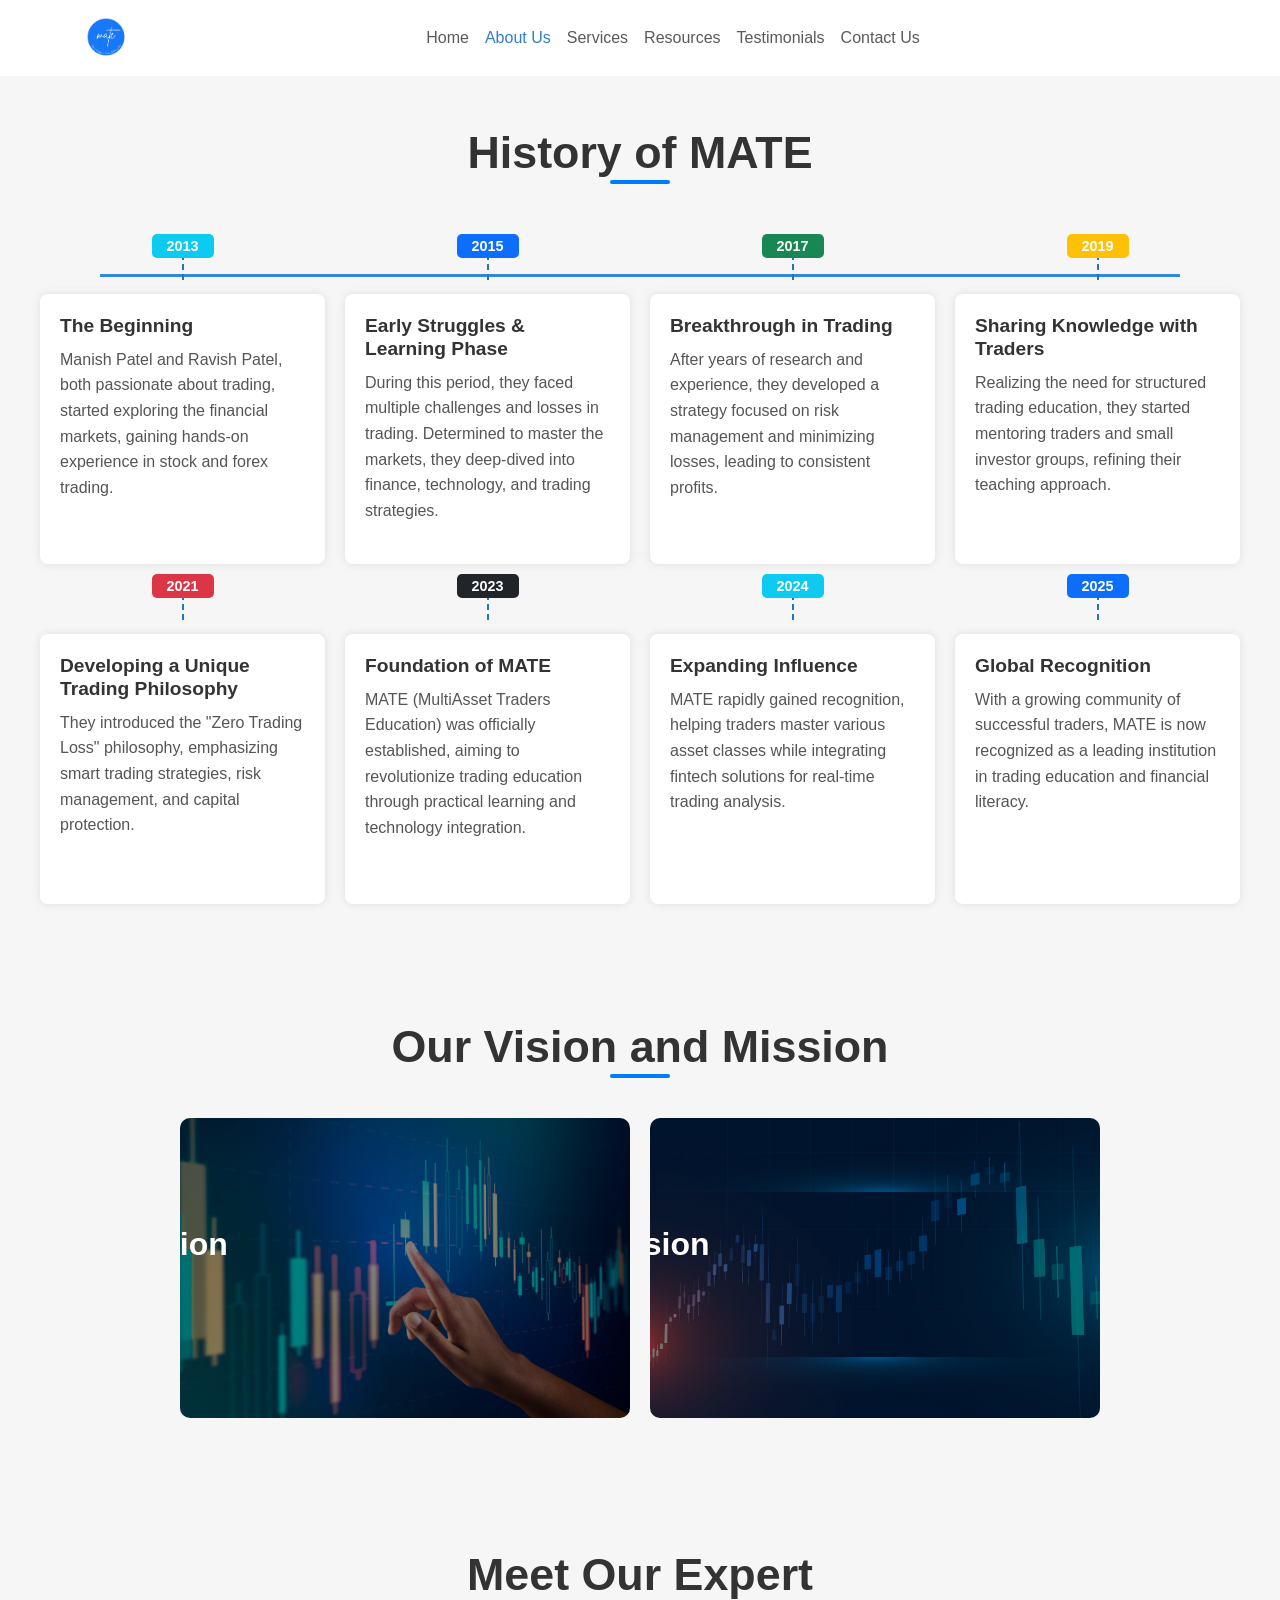
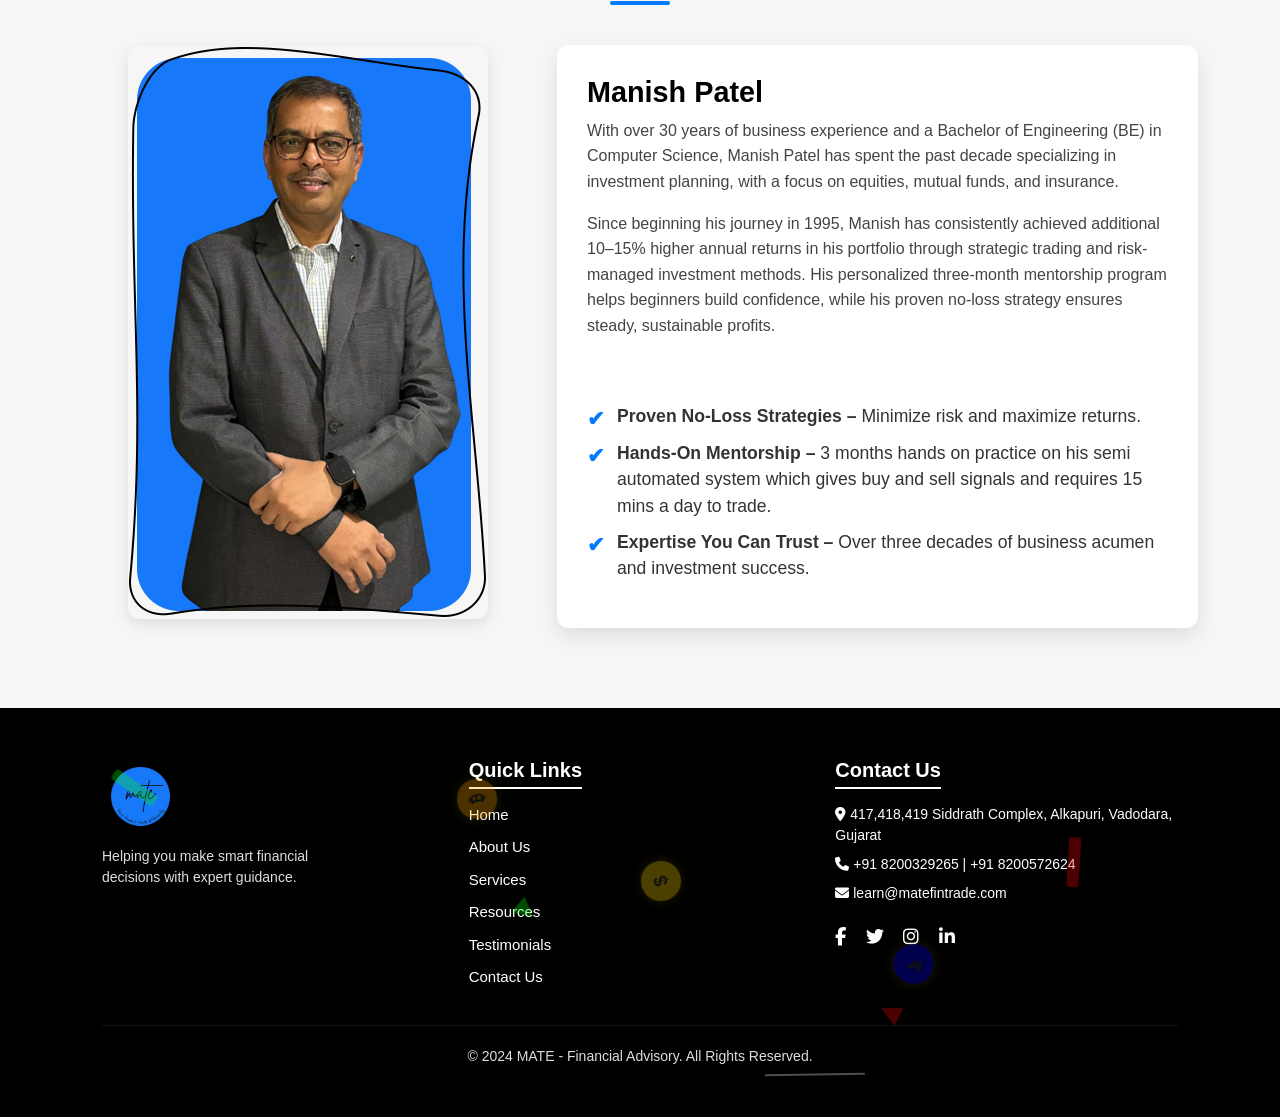
==== commit d0d8e287: "Lates Chnage" ====
--- a/about.html
+++ b/about.html
@@ -228,8 +228,8 @@
                         </li>
                         <li>
                             <i class="fas fa-envelope"></i> 
-                            <a href="mailto:manish.mica.mp@gmail.com" class="contact-link">manish.mica.mp@gmail.com</a> |  
-                            <a href="mailto:ravish.mica@gmail.com" class="contact-link">ravish.mica@gmail.com</a>
+                            <a href="mailto:manish.mica.mp@gmail.com" class="contact-link">learn@matefintrade.com</a> 
+                            <!-- <a href="mailto:ravish.mica@gmail.com" class="contact-link">ravish.mica@gmail.com</a> -->
                         </li>
                     </ul>
     
